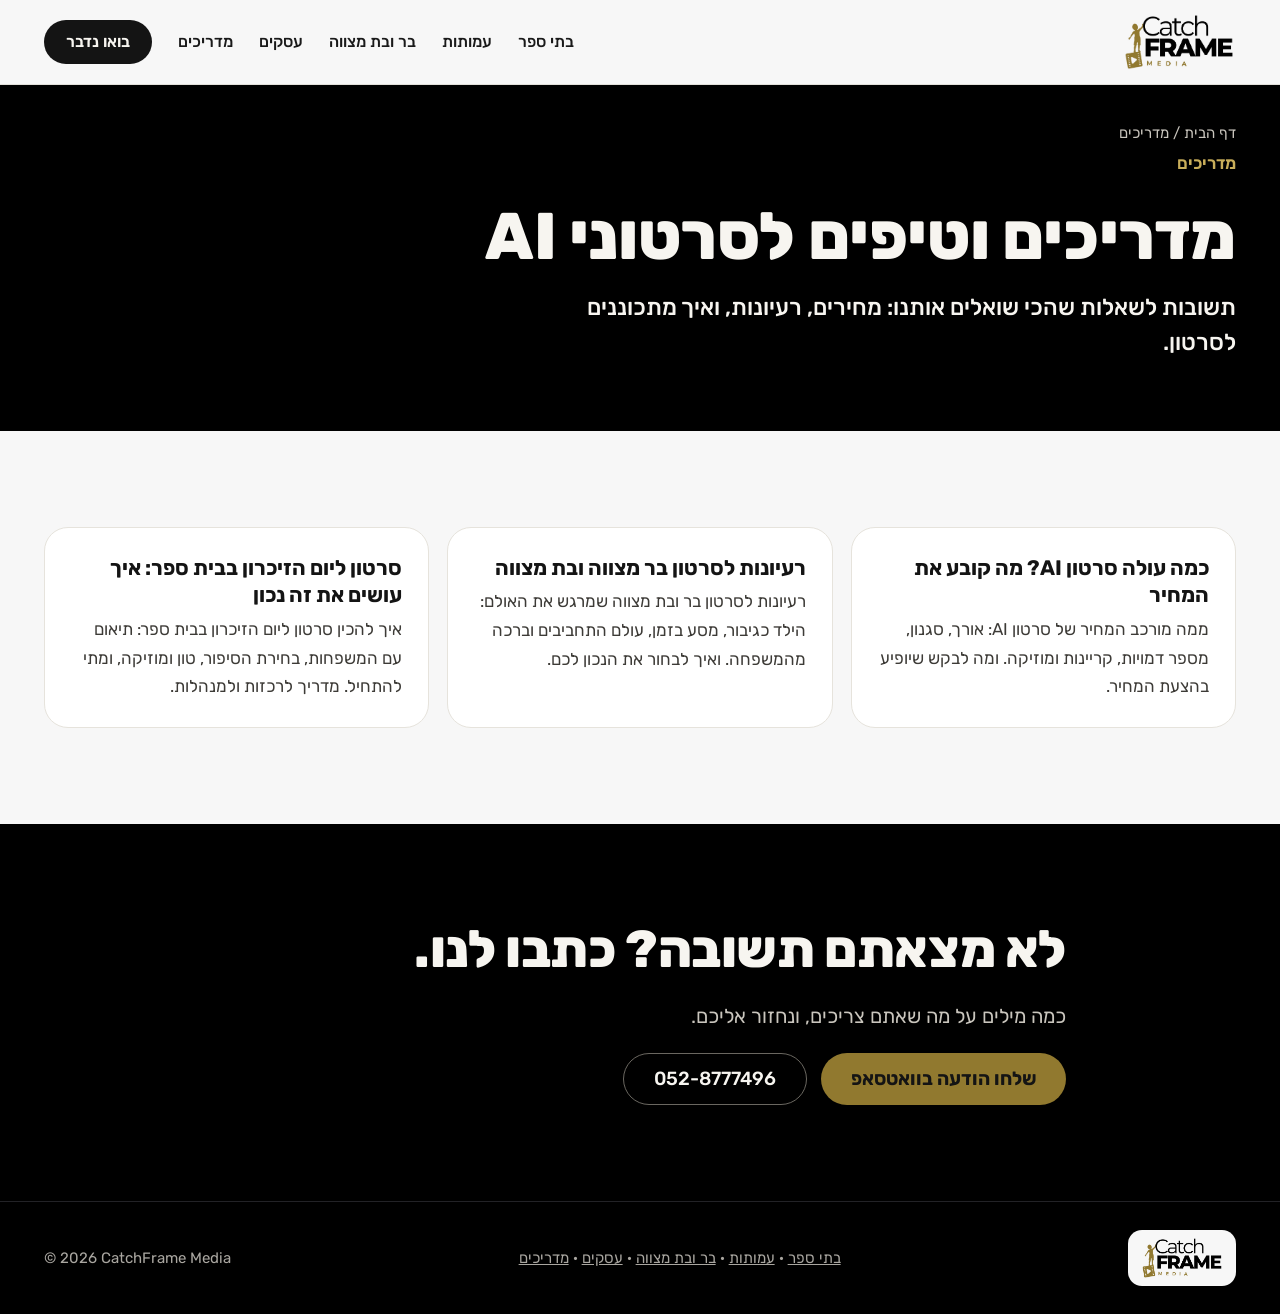
==== guides/index.html @ 4c781d70 "Shared CSS; preview audience pages (schools, nonprofits, bar/bat mitzvah, business) and 3 guides (no" ====
<!doctype html>
<html lang="he" dir="rtl">
<head>
<!-- Google tag -->
<script async src="https://www.googletagmanager.com/gtm.js?id=GTM-MCX7GZDL"></script>
<script>
  window.dataLayer = window.dataLayer || [];
  function gtag(){dataLayer.push(arguments);}
  gtag('js', new Date());
</script>
<meta charset="utf-8">
<meta name="viewport" content="width=device-width, initial-scale=1">
<meta name="robots" content="noindex,nofollow">
<title>מדריכים וטיפים לסרטוני AI | CatchFrame Media</title>
<link rel="canonical" href="https://catchframemedia.com/guides/">
<meta name="description" content="מדריכים לסרטוני AI: כמה זה עולה, רעיונות לבר ובת מצווה, וסרטון ליום הזיכרון בבית ספר.">
<meta property="og:type" content="website">
<meta property="og:locale" content="he_IL">
<meta property="og:site_name" content="CatchFrame Media">
<meta property="og:title" content="מדריכים וטיפים לסרטוני AI | CatchFrame Media">
<meta property="og:description" content="מדריכים לסרטוני AI: כמה זה עולה, רעיונות לבר ובת מצווה, וסרטון ליום הזיכרון בבית ספר.">
<meta property="og:url" content="https://catchframemedia.com/guides/">
<meta property="og:image" content="https://catchframemedia.com/img/og.jpg">
<meta name="twitter:card" content="summary_large_image">
<meta name="theme-color" content="#000000">
<link rel="icon" type="image/png" sizes="32x32" href="/img/favicon-32.png">
<link rel="apple-touch-icon" href="/img/apple-touch-icon.png">
<link rel="preconnect" href="https://fonts.googleapis.com">
<link rel="preconnect" href="https://fonts.gstatic.com" crossorigin>
<link href="https://fonts.googleapis.com/css2?family=Rubik:wght@400;500;600;700;800&display=swap" rel="stylesheet">
<link rel="stylesheet" href="/css/site.css">
<script type="application/ld+json">
{"@context": "https://schema.org", "@type": "BreadcrumbList", "itemListElement": [{"@type": "ListItem", "position": 1, "name": "דף הבית", "item": "https://catchframemedia.com/"}, {"@type": "ListItem", "position": 2, "name": "מדריכים", "item": "https://catchframemedia.com/guides/"}]}
</script>
</head>
<body>
<header>
<nav class="nav" aria-label="ניווט ראשי">
<a href="/" aria-label="CatchFrame Media, לדף הבית"><img src="/img/logo.png" alt="CatchFrame Media" width="114" height="60"></a>
<div class="nav-links">
<a href="/schools/">בתי ספר</a>
<a href="/nonprofits/">עמותות</a>
<a href="/bar-bat-mitzvah/">בר ובת מצווה</a>
<a href="/business/">עסקים</a>
<a href="/guides/">מדריכים</a>
<a href="https://wa.me/972528777496" class="btn btn-dark" target="_blank" rel="noopener">בואו נדבר</a>
</div>
</nav>
</header>
<main>
<section class="page-hero"><nav class="crumbs wrap" aria-label="פירורי לחם"><a href="/">דף הבית</a> / מדריכים</nav>
<div class="wrap"><span class="tag">מדריכים</span><h1>מדריכים וטיפים לסרטוני AI</h1><p class="lead">תשובות לשאלות שהכי שואלים אותנו: מחירים, רעיונות, ואיך מתכוננים לסרטון.</p></div></section>
<section class="sec light"><div class="wrap"><div class="cards-links"><a href="/guides/ai-video-price/"><strong>כמה עולה סרטון AI? מה קובע את המחיר</strong><span>ממה מורכב המחיר של סרטון AI: אורך, סגנון, מספר דמויות, קריינות ומוזיקה. ומה לבקש שיופיע בהצעת המחיר.</span></a><a href="/guides/bar-mitzvah-video-ideas/"><strong>רעיונות לסרטון בר מצווה ובת מצווה</strong><span>רעיונות לסרטון בר ובת מצווה שמרגש את האולם: הילד כגיבור, מסע בזמן, עולם התחביבים וברכה מהמשפחה. ואיך לבחור את הנכון לכם.</span></a><a href="/guides/school-memorial-day-video/"><strong>סרטון ליום הזיכרון בבית ספר: איך עושים את זה נכון</strong><span>איך להכין סרטון ליום הזיכרון בבית ספר: תיאום עם המשפחות, בחירת הסיפור, טון ומוזיקה, ומתי להתחיל. מדריך לרכזות ולמנהלות.</span></a></div></div></section>
<section class="sec black"><div class="wrap stack" style="gap:20px;max-width:900px">
<h2 class="h2">לא מצאתם תשובה? כתבו לנו.</h2>
<p style="color:var(--muted);font-size:20px">כמה מילים על מה שאתם צריכים, ונחזור אליכם.</p>
<div class="btn-row"><a href="https://wa.me/972528777496?text=%D7%94%D7%99%D7%99%20%D7%A0%D7%99%D7%A8%D7%99%D7%AA%2C%20%D7%99%D7%A9%20%D7%9C%D7%99%20%D7%A9%D7%90%D7%9C%D7%94%20%D7%A2%D7%9C%20%D7%A1%D7%A8%D7%98%D7%95%D7%9F%20AI" class="btn btn-gold" target="_blank" rel="noopener">שלחו הודעה בוואטסאפ</a><a href="tel:+972528777496" class="btn btn-ghost" dir="ltr">052-8777496</a></div>
</div></section>
</main>
<footer>
<div class="wrap">
<a href="/" class="logo-chip"><img src="/img/logo.png" alt="CatchFrame Media" width="84" height="44"></a>
<span><a href="/schools/" style="color:inherit">בתי ספר</a> · <a href="/nonprofits/" style="color:inherit">עמותות</a> · <a href="/bar-bat-mitzvah/" style="color:inherit">בר ובת מצווה</a> · <a href="/business/" style="color:inherit">עסקים</a> · <a href="/guides/" style="color:inherit">מדריכים</a></span>
<span dir="ltr">© 2026 CatchFrame Media</span>
</div>
</footer>
<script>
document.querySelectorAll('.lite').forEach(function(b){b.addEventListener('click',function(){
var f=document.createElement('iframe');f.src='https://www.youtube-nocookie.com/embed/'+b.dataset.v+'?autoplay=1&rel=0&modestbranding=1';
f.title=b.getAttribute('aria-label');f.allow='autoplay; encrypted-media; picture-in-picture; fullscreen';f.allowFullscreen=true;b.innerHTML='';b.appendChild(f);
if(window.gtag)gtag('event','video_play',{video_id:b.dataset.v});});});
document.addEventListener('click',function(e){var a=e.target.closest('a');if(!a||!window.gtag)return;var h=a.getAttribute('href')||'';
if(h.indexOf('wa.me')>-1)gtag('event','generate_lead',{method:'whatsapp'});
else if(h.indexOf('mailto:')===0)gtag('event','generate_lead',{method:'email'});
else if(h.indexOf('tel:')===0)gtag('event','generate_lead',{method:'phone'});});
</script>
</body>
</html>
---- css/site.css ----
:root{--black:#000;--ink:#0B0B0D;--panel:#141417;--panel2:#1C1C20;--line:#2E2E34;--paper:#F7F7F7;--text:#F7F5F0;--muted:#C9C5BD;--body:#3D3B37;--gold:#91792F;--gold-l:#C9AE5A;--gold-t:#6F5C1E}
*{box-sizing:border-box}
html{scroll-behavior:smooth;scroll-padding-top:90px}
body{margin:0;background:var(--ink);color:var(--text);font-family:Rubik,system-ui,sans-serif;font-size:19px;line-height:1.7;-webkit-font-smoothing:antialiased}
img{max-width:100%;display:block}
a{color:var(--gold-l)}a:hover{color:#E2C878}
h1,h2,h3{margin:0;letter-spacing:-.4px}
p{margin:0}
.wrap{max-width:1240px;margin:0 auto;padding:0 24px}
.sec{padding:96px 0}
.dark{background:var(--ink)}.black{background:var(--black)}.light{background:var(--paper);color:#141414}
.h2{font-weight:800;font-size:clamp(32px,4.4vw,52px);line-height:1.12}
.stack{display:flex;flex-direction:column}
.btn{display:inline-flex;align-items:center;gap:10px;min-height:50px;padding:14px 30px;border-radius:999px;font:inherit;font-weight:700;text-decoration:none;cursor:pointer;border:0;line-height:1.2}
.btn-gold{background:var(--gold);color:#141414}.btn-gold:hover{color:#141414;filter:brightness(1.08)}
.btn-ghost{background:transparent;border:1px solid #6A6760;color:var(--text);font-weight:500}.btn-ghost:hover{color:var(--text);border-color:var(--gold-l)}
.btn-dark{background:#141414;color:var(--text)}.btn-dark:hover{color:var(--text)}
.btn-row{display:flex;flex-wrap:wrap;gap:14px}
a:focus-visible,button:focus-visible,summary:focus-visible,input:focus-visible,select:focus-visible,textarea:focus-visible{outline:2px solid var(--gold-l);outline-offset:3px}

/* header */
header{position:sticky;top:0;z-index:20;background:var(--paper);border-bottom:1px solid #E2E0DA}
.nav{display:flex;align-items:center;justify-content:space-between;gap:16px;padding:12px 24px;max-width:1240px;margin:0 auto}
.nav img{height:60px;width:auto}
.nav-links{display:flex;align-items:center;gap:26px;font-size:16px;font-weight:500}
.nav-links a{color:#1A1A1A;text-decoration:none}.nav-links a:hover{color:var(--gold-t)}
.nav-links a.btn-dark,.nav-links a.btn-dark:hover{color:var(--text)}
.nav .btn{min-height:44px;padding:10px 22px;font-size:16px;font-weight:600;white-space:nowrap}

/* hero */
.hero{background:var(--black);overflow:hidden}
.hero .wrap{display:flex;flex-wrap:wrap;align-items:center;gap:32px}
.hero-text{flex:1 1 440px;min-width:0;gap:22px;padding:72px 0 24px}
.tag{color:var(--gold-l);font-weight:600;font-size:17px}
.hero h1{font-weight:800;font-size:clamp(42px,6vw,78px);line-height:1.04;letter-spacing:-.5px}
.lead{font-size:23px;font-weight:500;max-width:560px;line-height:1.5}
.sub{color:var(--muted);max-width:540px}
.hero-media{flex:1 1 460px;min-width:0;display:flex;justify-content:center;padding:40px 0 56px}
.frame{position:relative;width:100%;max-width:580px;padding:22px;background:radial-gradient(closest-side,rgba(201,174,90,.16),rgba(201,174,90,0))}
.reel{position:relative;aspect-ratio:1/1;border-radius:28px;overflow:hidden;background:#111}
.reel img,.reel video{position:absolute;inset:0;width:100%;height:100%;object-fit:cover;opacity:0;transition:opacity 1.2s ease}
.reel video.on{opacity:1}
.reel img.on{opacity:1;animation:kb 6s ease-out both}
@keyframes kb{from{transform:scale(1.08)}to{transform:scale(1)}}
.reel-bar{position:absolute;bottom:0;right:0;left:0;padding:18px 22px;display:flex;align-items:center;justify-content:space-between;gap:12px;background:linear-gradient(to top,rgba(0,0,0,.75),rgba(0,0,0,0));font-size:15px;font-weight:500}
.dots{display:flex;gap:6px}
.dots button{width:8px;height:8px;padding:0;border:0;border-radius:999px;cursor:pointer;background:rgba(255,255,255,.55);transition:width .3s ease}
.dots button[aria-current="true"]{width:22px;background:var(--gold-l)}
.c{position:absolute;width:44px;height:44px;border:0 solid var(--gold);pointer-events:none}
.c.tl{top:0;left:0;border-top-width:3px;border-left-width:3px;border-top-left-radius:14px}
.c.tr{top:0;right:0;border-top-width:3px;border-right-width:3px;border-top-right-radius:14px}
.c.bl{bottom:0;left:0;border-bottom-width:3px;border-left-width:3px;border-bottom-left-radius:14px}
.c.br{bottom:0;right:0;border-bottom-width:3px;border-right-width:3px;border-bottom-right-radius:14px}
.frame .c{animation:.9s cubic-bezier(.2,.7,.2,1) .35s both}
.frame .tl{animation-name:ctl}.frame .tr{animation-name:ctr}.frame .bl{animation-name:cbl}.frame .br{animation-name:cbr}
@keyframes ctl{from{opacity:0;transform:translate(70px,70px)}}@keyframes ctr{from{opacity:0;transform:translate(-70px,70px)}}
@keyframes cbl{from{opacity:0;transform:translate(70px,-70px)}}@keyframes cbr{from{opacity:0;transform:translate(-70px,-70px)}}

/* benefits */
.cards3{display:grid;grid-template-columns:repeat(auto-fit,minmax(260px,1fr));gap:20px}
.card{background:#fff;border:1px solid #E6E3DC;border-radius:28px;padding:32px;display:flex;flex-direction:column;gap:10px}
.card h3{font-size:23px;font-weight:700}.card p{color:var(--body)}
.ico{width:56px;height:56px;border-radius:18px;background:#141414;display:flex;align-items:center;justify-content:center}

/* work */
.work-head{display:flex;flex-wrap:wrap;align-items:end;justify-content:space-between;gap:20px}
.tabs{display:flex;flex-wrap:wrap;gap:10px}
.tabs button{font:inherit;font-size:16px;font-weight:500;padding:10px 18px;min-height:44px;border-radius:999px;cursor:pointer;border:1px solid #4A4A52;background:transparent;color:var(--text)}
.tabs button[aria-pressed="true"]{background:var(--gold);border-color:var(--gold);color:#141414}
.grid{display:grid;grid-template-columns:repeat(3,minmax(0,1fr));gap:28px 22px}
.tile{display:flex;flex-direction:column;gap:12px;background:none;border:0;padding:0;font:inherit;color:var(--text);text-align:right;cursor:pointer;width:100%}
.tile[hidden]{display:none}
.cover{position:relative;display:block;width:100%;aspect-ratio:16/9;border-radius:24px;overflow:hidden;background:#1A1A1E}
.cover img{width:100%;height:100%;object-fit:cover;transition:transform .6s ease}
.tile:hover .cover img,.tile:focus-visible .cover img{transform:scale(1.03)}
.play{position:absolute;inset:0;display:flex;align-items:center;justify-content:center}
.play span{width:62px;height:62px;border-radius:50%;background:rgba(0,0,0,.55);border:2px solid var(--gold-l);display:flex;align-items:center;justify-content:center}
.tile .c{width:26px;height:26px;border-color:var(--gold-l);opacity:0;transition:opacity .25s ease,transform .25s ease}
.tile .tl{top:14px;left:14px;transform:translate(4px,4px)}.tile .tr{top:14px;right:14px;transform:translate(-4px,4px)}
.tile .bl{bottom:14px;left:14px;transform:translate(4px,-4px)}.tile .br{bottom:14px;right:14px;transform:translate(-4px,-4px)}
.tile:hover .c,.tile:focus-visible .c{opacity:1;transform:none}
.meta{display:flex;flex-direction:column;gap:2px;padding:0 4px}
.meta .t{font-size:14px;font-weight:500;color:var(--gold-l)}.meta .n{font-size:20px;font-weight:600;line-height:1.35}
.cta-band{margin-top:16px;background:var(--panel);border:1px solid #2A2A30;border-radius:28px;padding:28px 32px;display:flex;flex-wrap:wrap;align-items:center;justify-content:space-between;gap:18px}
.cta-band p{font-size:22px;font-weight:600}

/* services */
.row{display:flex;flex-wrap:wrap;align-items:center;gap:56px}
.row.rev{flex-direction:row-reverse}
.row .img{flex:1 1 480px;min-width:0}.row .img img{width:100%;aspect-ratio:16/10;object-fit:cover;border-radius:28px}
.row .txt{flex:1 1 400px;min-width:0;gap:14px}
.row h3{font-size:34px;font-weight:700;line-height:1.15}
.row .txt>p{color:var(--body);font-size:20px}
.list2{display:grid;grid-template-columns:repeat(2,minmax(0,1fr));gap:6px 24px;margin:0;padding-inline-start:20px;color:var(--body)}
.link-u{color:#141414;font-weight:700;text-decoration-color:var(--gold);text-underline-offset:6px;align-self:flex-start}
.link-u:hover{color:var(--gold-t)}

/* process */
.steps{list-style:none;margin:0;padding:0;display:grid;grid-template-columns:repeat(auto-fit,minmax(230px,1fr));gap:32px 0;border-top:1px solid var(--gold)}
.steps li{padding:0 0 0 24px;display:flex;flex-direction:column;gap:10px}
.num{width:52px;height:52px;margin-top:-27px;border-radius:50%;background:var(--ink);border:1px solid var(--gold);color:var(--gold-l);font-size:20px;font-weight:700;display:flex;align-items:center;justify-content:center}
.steps h3{margin-top:6px;font-size:22px;font-weight:700}.steps p{color:var(--muted);font-size:18px}

/* about */
.about{display:flex;flex-wrap:wrap;align-items:center;gap:64px}
.about .pic{flex:1 1 440px;min-width:0;position:relative}
.about .pic img{width:100%;aspect-ratio:1/1;object-fit:cover;border-radius:32px}
.badge{position:absolute;bottom:-18px;right:24px;background:#141414;color:var(--text);padding:14px 22px;border-radius:18px;font-weight:700;font-size:18px;line-height:1.4}
.badge small{display:block;color:var(--gold-l);font-weight:500;font-size:15px}
.about .txt{flex:1 1 460px;min-width:0;gap:18px}
.about .txt>p{color:var(--body);font-size:20px}
blockquote{margin:0;padding-inline-start:22px;border-inline-start:3px solid var(--gold);font-size:21px;line-height:1.6;font-weight:500;color:#141414}
.pills{list-style:none;margin:4px 0 0;padding:0;display:flex;flex-wrap:wrap;gap:10px}
.pills li{background:#fff;border:1px solid #E0DCD2;border-radius:999px;padding:8px 16px;font-size:16px;font-weight:500}

/* faq */
.faq{max-width:900px;margin:0 auto;padding:0 24px;gap:28px}
details{background:var(--panel2);border:1px solid var(--line);border-radius:22px;padding:14px 24px}
summary{font-size:20px;font-weight:600;min-height:44px;display:flex;align-items:center;justify-content:space-between;gap:16px;cursor:pointer;list-style:none}
summary::-webkit-details-marker{display:none}
summary::after{content:"+";color:var(--gold-l);font-size:26px;font-weight:400;transition:transform .2s ease}
details[open] summary::after{transform:rotate(45deg)}
details p{margin:10px 0 6px;color:var(--muted)}

/* contact */
.contact{display:flex;flex-wrap:wrap;gap:56px}
.contact .info{flex:1 1 400px;min-width:0;gap:18px}
.outro{width:240px;max-width:60%;padding:14px;margin-bottom:8px;background:none}
.outro video{display:block;width:100%;aspect-ratio:1/1;object-fit:cover;border-radius:20px;background:#111}
.outro .c{width:30px;height:30px;animation:none}
.contact h2{font-weight:800;font-size:clamp(36px,5vw,62px);line-height:1.08}
.contact .info>p{color:var(--muted);font-size:20px}
.contact-lines a{color:var(--text);text-decoration:none;align-self:flex-start}
.social{display:flex;flex-wrap:wrap;gap:10px}
.social a{border:1px solid #4A4A52;color:var(--text);text-decoration:none;padding:10px 20px;border-radius:999px;min-height:44px;display:inline-flex;align-items:center}
.social a:hover{border-color:var(--gold-l)}
form{flex:1 1 420px;min-width:0;display:flex;flex-direction:column;gap:16px;background:var(--panel);border:1px solid #2A2A30;border-radius:28px;padding:32px}
label{display:flex;flex-direction:column;gap:6px;font-size:17px;color:#D9D5CD}
input,select,textarea{background:var(--ink);border:1px solid #6A6A72;border-radius:14px;padding:14px;color:var(--text);font:inherit;font-size:18px}
select{min-height:52px}textarea{resize:vertical}
.msg{font-size:17px}.msg.err{color:#FFB4A6}.msg.ok{color:#C9E8B0}
form .btn{justify-content:center;background:var(--text);color:#141414;font-size:19px}

footer{background:var(--black);border-top:1px solid #222226}
footer .wrap{padding-top:28px;padding-bottom:28px;display:flex;flex-wrap:wrap;align-items:center;justify-content:space-between;gap:16px;color:#A9A6A0;font-size:15px}
.logo-chip{background:var(--paper);border-radius:14px;padding:6px 12px}.logo-chip img{height:44px;width:auto}

/* modal */
.modal{position:fixed;inset:0;z-index:50;background:rgba(0,0,0,.85);display:none;align-items:center;justify-content:center;padding:20px}
.modal.open{display:flex}
.dialog{width:100%;max-width:1000px;max-height:94vh;overflow:auto;background:var(--panel);border:1px solid var(--line);border-radius:28px;animation:pop .3s ease both}
@keyframes pop{from{opacity:0;transform:translateY(12px) scale(.98)}}
.player{position:relative;aspect-ratio:16/9;background:#000;border-radius:28px 28px 0 0;overflow:hidden}
.player video{position:absolute;inset:0;width:100%;height:100%;background:#000}
.player iframe,.player img{position:absolute;inset:0;width:100%;height:100%;border:0;object-fit:cover}
.player.vertical{aspect-ratio:9/16;width:min(100%,calc(78vh*9/16));margin:0 auto;border-radius:28px 28px 0 0}
.tt-cover{position:absolute;inset:0;display:flex;flex-direction:column;align-items:center;justify-content:flex-end;gap:4px;padding:20px 24px;text-align:center;background:radial-gradient(circle at 50% 40%,#2a2410,#0B0B0D 70%)}
.tt-label{font-size:14px;font-weight:600;color:var(--gold-l);letter-spacing:.5px}
.tt-name{font-size:22px;font-weight:700;line-height:1.3}
.close{position:absolute;top:14px;left:14px;z-index:2;width:48px;height:48px;border-radius:50%;border:0;background:rgba(0,0,0,.7);color:var(--text);cursor:pointer;display:flex;align-items:center;justify-content:center}
.dialog-body{padding:26px 32px 32px;gap:10px}
.dialog-body h3{font-size:28px;font-weight:700;line-height:1.2}
.dialog-body p{color:var(--muted)}

@media (max-width:980px){.grid{grid-template-columns:repeat(2,minmax(0,1fr))}}
@media (max-width:760px){
body{font-size:18px}.sec{padding:72px 0}
.nav img{height:48px}.nav-links>a:not(.btn){display:none}
.grid{grid-template-columns:1fr}.row.rev{flex-direction:row}.list2{grid-template-columns:1fr}
.row,.about,.contact{gap:36px}.row h3{font-size:28px}
.cta-band{padding:24px}.dialog-body{padding:22px}
form{padding:24px}
}
@media (prefers-reduced-motion:reduce){html{scroll-behavior:auto}*,*::before,*::after{animation:none!important;transition:none!important}}

/* subpages */
.crumbs{font-size:15px;color:var(--muted);padding-top:28px}
.crumbs a{color:var(--muted);text-decoration:none}.crumbs a:hover{color:var(--gold-l)}
.page-hero{background:var(--black);padding:8px 0 72px}
.page-hero h1{font-weight:800;font-size:clamp(38px,5.4vw,66px);line-height:1.08;margin-top:22px;max-width:900px}
.page-hero .lead{margin-top:18px;max-width:720px}
.page-hero .btn-row{margin-top:30px}
.prose{max-width:760px;gap:18px;color:#141414}
.prose h2{font-size:clamp(26px,3.2vw,36px);font-weight:800;line-height:1.2;margin-top:22px}
.prose h3{font-size:23px;font-weight:700;margin-top:10px}
.prose p,.prose li{color:var(--body);font-size:20px}
.prose ul,.prose ol{margin:0;padding-inline-start:22px;display:flex;flex-direction:column;gap:8px}
.prose a{color:#141414;text-decoration-color:var(--gold);text-underline-offset:5px;font-weight:600}
.vgrid{display:grid;grid-template-columns:repeat(auto-fit,minmax(300px,1fr));gap:28px 22px}
.lite{position:relative;display:block;width:100%;aspect-ratio:16/9;border-radius:24px;overflow:hidden;background:#1A1A1E;border:0;padding:0;cursor:pointer}
.lite img{width:100%;height:100%;object-fit:cover}
.lite iframe{position:absolute;inset:0;width:100%;height:100%;border:0}
.vcap{font-size:19px;font-weight:600;margin-top:10px}
.cards-links{display:grid;grid-template-columns:repeat(auto-fit,minmax(260px,1fr));gap:18px}
.cards-links a{display:flex;flex-direction:column;gap:6px;background:#fff;border:1px solid #E6E3DC;border-radius:24px;padding:26px;text-decoration:none;color:#141414}
.cards-links a:hover{border-color:var(--gold)}
.cards-links strong{font-size:21px;line-height:1.3}.cards-links span{color:var(--body);font-size:17px}
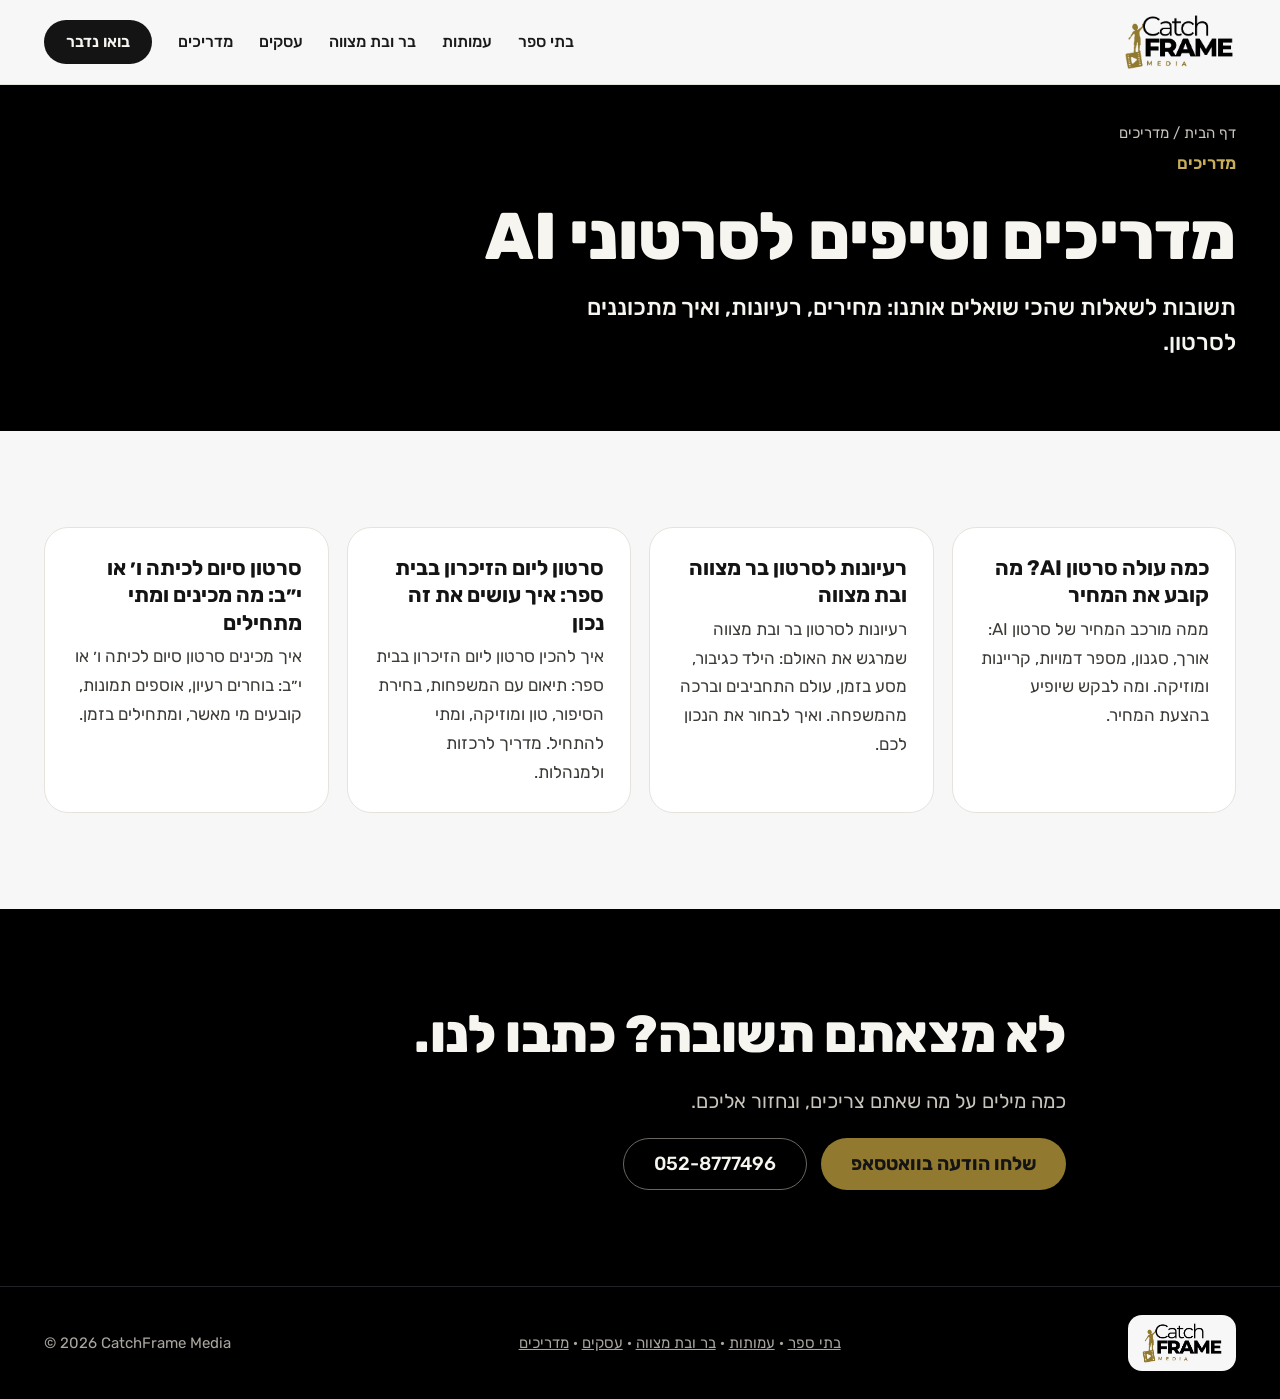
==== commit db7e0689: "Add guide draft: graduation video for schools (for review) Co-Authored-By: Claude Opus 5.5 <noreply@" ====
--- a/guides/index.html
+++ b/guides/index.html
@@ -13,12 +13,12 @@
 <meta name="robots" content="noindex,nofollow">
 <title>מדריכים וטיפים לסרטוני AI | CatchFrame Media</title>
 <link rel="canonical" href="https://catchframemedia.com/guides/">
-<meta name="description" content="מדריכים לסרטוני AI: כמה זה עולה, רעיונות לבר ובת מצווה, וסרטון ליום הזיכרון בבית ספר.">
+<meta name="description" content="מדריכים לסרטוני AI: כמה זה עולה, רעיונות לבר ובת מצווה, סרטון ליום הזיכרון וסרטון סיום שנה בבית ספר.">
 <meta property="og:type" content="website">
 <meta property="og:locale" content="he_IL">
 <meta property="og:site_name" content="CatchFrame Media">
 <meta property="og:title" content="מדריכים וטיפים לסרטוני AI | CatchFrame Media">
-<meta property="og:description" content="מדריכים לסרטוני AI: כמה זה עולה, רעיונות לבר ובת מצווה, וסרטון ליום הזיכרון בבית ספר.">
+<meta property="og:description" content="מדריכים לסרטוני AI: כמה זה עולה, רעיונות לבר ובת מצווה, סרטון ליום הזיכרון וסרטון סיום שנה בבית ספר.">
 <meta property="og:url" content="https://catchframemedia.com/guides/">
 <meta property="og:image" content="https://catchframemedia.com/img/og.jpg">
 <meta name="twitter:card" content="summary_large_image">
@@ -50,7 +50,7 @@
 <main>
 <section class="page-hero"><nav class="crumbs wrap" aria-label="פירורי לחם"><a href="/">דף הבית</a> / מדריכים</nav>
 <div class="wrap"><span class="tag">מדריכים</span><h1>מדריכים וטיפים לסרטוני AI</h1><p class="lead">תשובות לשאלות שהכי שואלים אותנו: מחירים, רעיונות, ואיך מתכוננים לסרטון.</p></div></section>
-<section class="sec light"><div class="wrap"><div class="cards-links"><a href="/guides/ai-video-price/"><strong>כמה עולה סרטון AI? מה קובע את המחיר</strong><span>ממה מורכב המחיר של סרטון AI: אורך, סגנון, מספר דמויות, קריינות ומוזיקה. ומה לבקש שיופיע בהצעת המחיר.</span></a><a href="/guides/bar-mitzvah-video-ideas/"><strong>רעיונות לסרטון בר מצווה ובת מצווה</strong><span>רעיונות לסרטון בר ובת מצווה שמרגש את האולם: הילד כגיבור, מסע בזמן, עולם התחביבים וברכה מהמשפחה. ואיך לבחור את הנכון לכם.</span></a><a href="/guides/school-memorial-day-video/"><strong>סרטון ליום הזיכרון בבית ספר: איך עושים את זה נכון</strong><span>איך להכין סרטון ליום הזיכרון בבית ספר: תיאום עם המשפחות, בחירת הסיפור, טון ומוזיקה, ומתי להתחיל. מדריך לרכזות ולמנהלות.</span></a></div></div></section>
+<section class="sec light"><div class="wrap"><div class="cards-links"><a href="/guides/ai-video-price/"><strong>כמה עולה סרטון AI? מה קובע את המחיר</strong><span>ממה מורכב המחיר של סרטון AI: אורך, סגנון, מספר דמויות, קריינות ומוזיקה. ומה לבקש שיופיע בהצעת המחיר.</span></a><a href="/guides/bar-mitzvah-video-ideas/"><strong>רעיונות לסרטון בר מצווה ובת מצווה</strong><span>רעיונות לסרטון בר ובת מצווה שמרגש את האולם: הילד כגיבור, מסע בזמן, עולם התחביבים וברכה מהמשפחה. ואיך לבחור את הנכון לכם.</span></a><a href="/guides/school-memorial-day-video/"><strong>סרטון ליום הזיכרון בבית ספר: איך עושים את זה נכון</strong><span>איך להכין סרטון ליום הזיכרון בבית ספר: תיאום עם המשפחות, בחירת הסיפור, טון ומוזיקה, ומתי להתחיל. מדריך לרכזות ולמנהלות.</span></a><a href="/guides/graduation-video-school/"><strong>סרטון סיום לכיתה ו׳ או י״ב: מה מכינים ומתי מתחילים</strong><span>איך מכינים סרטון סיום לכיתה ו׳ או י״ב: בוחרים רעיון, אוספים תמונות, קובעים מי מאשר, ומתחילים בזמן.</span></a></div></div></section>
 <section class="sec black"><div class="wrap stack" style="gap:20px;max-width:900px">
 <h2 class="h2">לא מצאתם תשובה? כתבו לנו.</h2>
 <p style="color:var(--muted);font-size:20px">כמה מילים על מה שאתם צריכים, ונחזור אליכם.</p>
